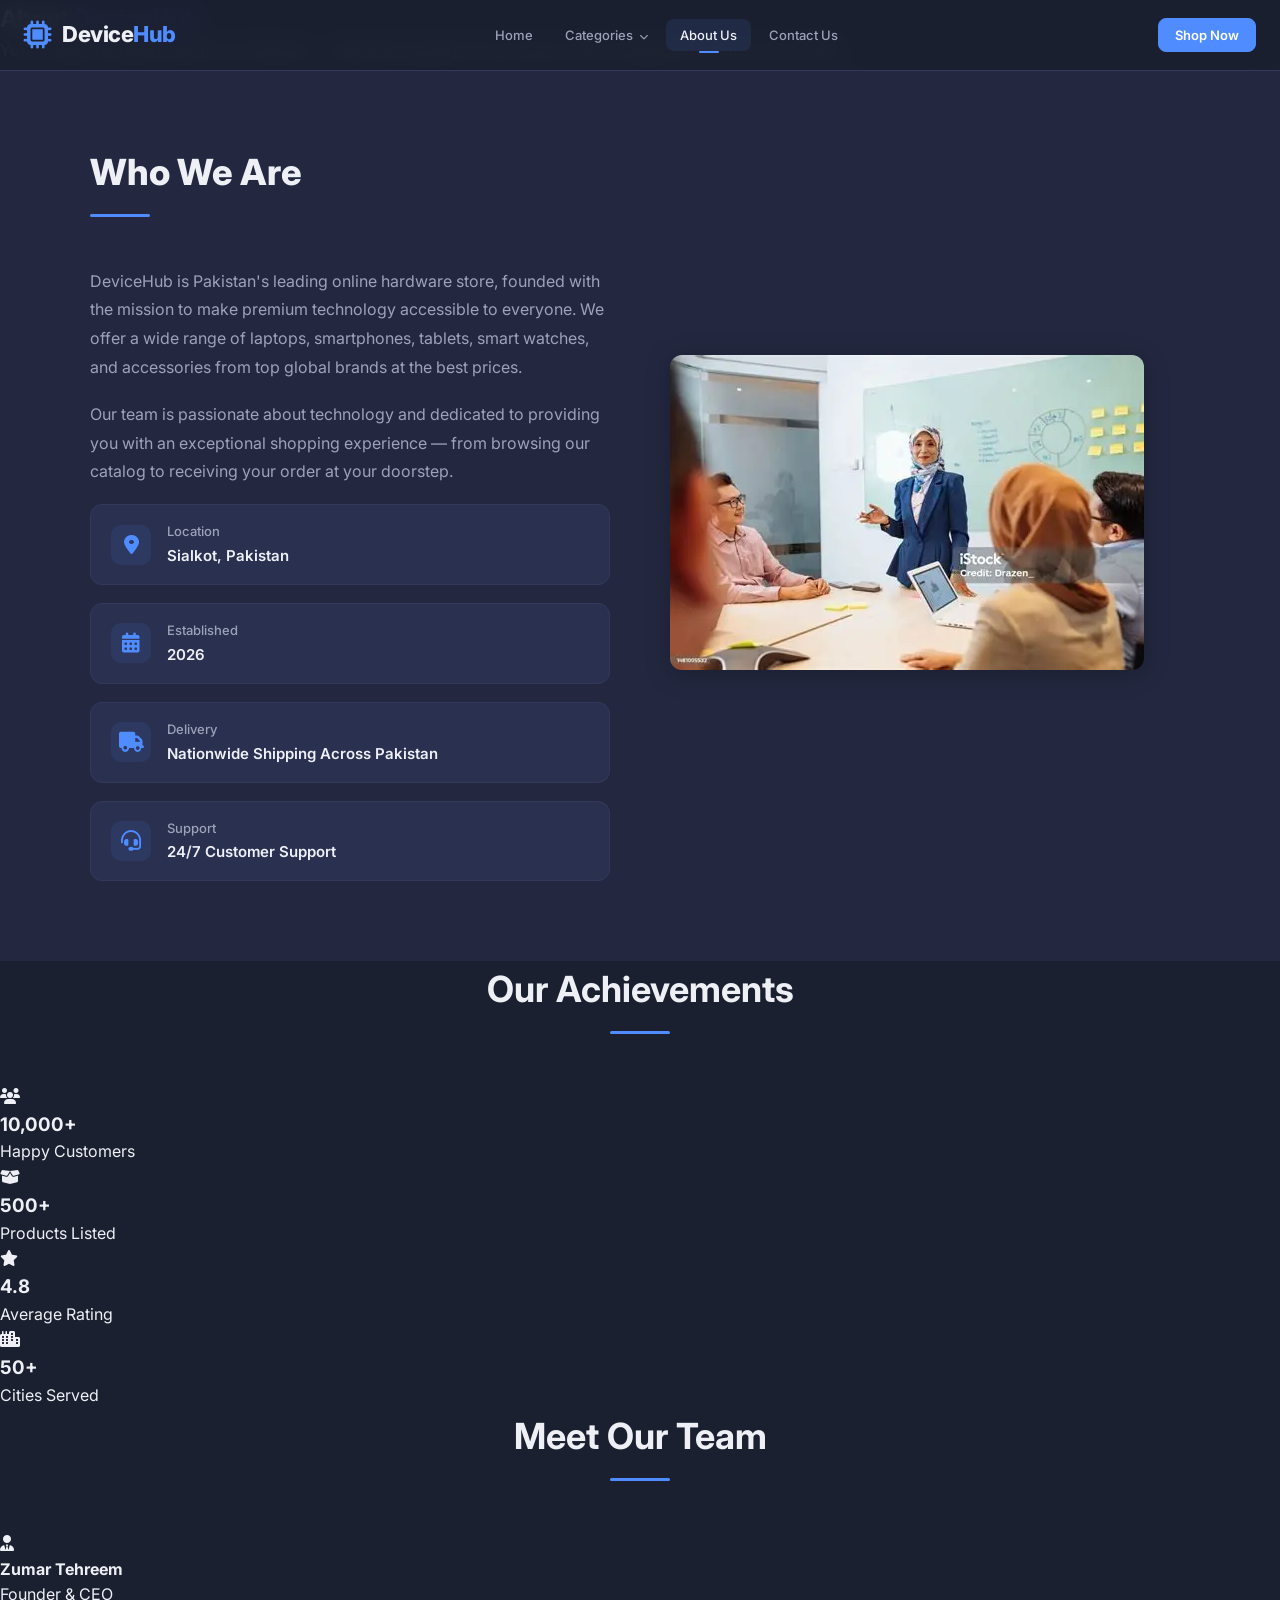
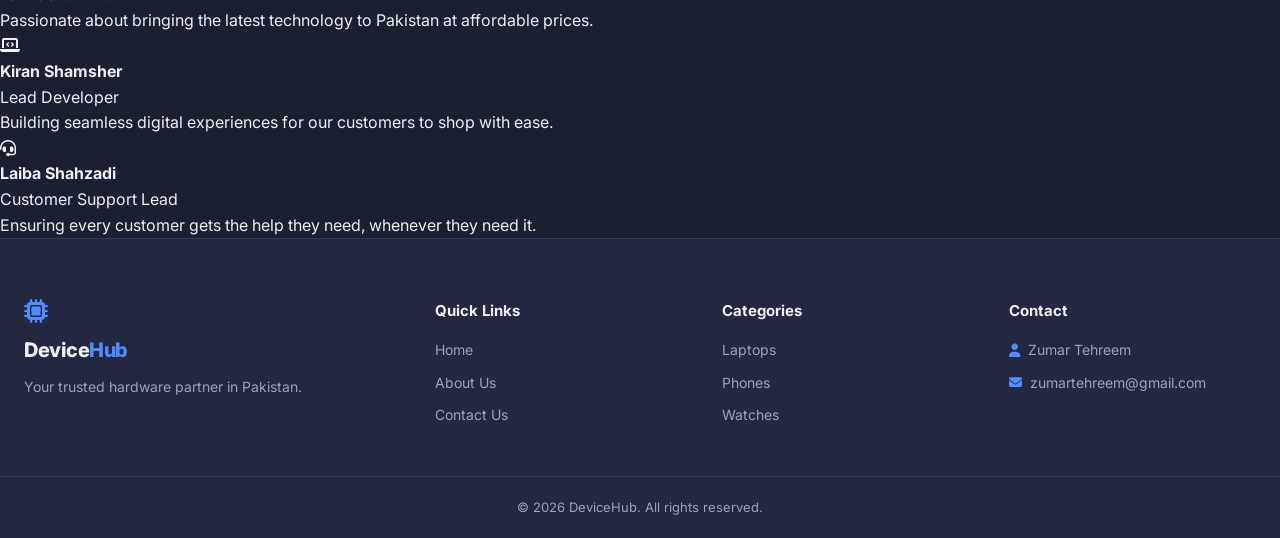
==== about.html @ cca1f90b "add" ====
<!DOCTYPE html>
<html lang="en">
<head>
    <meta charset="UTF-8">
    <meta name="viewport" content="width=device-width, initial-scale=1.0">
    <meta name="description" content="Learn about DeviceHub - Pakistan's trusted online hardware store offering laptops, phones, tablets and smart watches.">
    <title>DeviceHub - About Us</title>
    <link rel="stylesheet" href="style.css">
    <link href="https://fonts.googleapis.com/css2?family=Inter:wght@400;500;600;700;800&display=swap" rel="stylesheet">
    <link rel="stylesheet" href="https://cdnjs.cloudflare.com/ajax/libs/font-awesome/6.5.1/css/all.min.css">
</head>
<body>

    <!-- ===== HEADER / NAVBAR ===== -->
    <header id="mainHeader">
        <nav class="navbar">
            <div class="nav-brand">
                <i class="fas fa-microchip logo-icon"></i>
                <span class="brand-name">Device<span class="accent">Hub</span></span>
            </div>

            <button class="nav-toggle" id="navToggle" aria-label="Toggle navigation">
                <span class="hamburger"></span>
            </button>

            <ul class="nav-links" id="navLinks">
                <li><a href="index.html" class="nav-link">Home</a></li>

                <!-- Categories Mega Dropdown with Nested Lists -->
                <li class="dropdown" id="categoryDropdown">
                    <a href="#" class="nav-link dropdown-toggle" id="categoryToggle">Categories <i class="fas fa-chevron-down"></i></a>
                    <ul class="dropdown-menu nested-menu">
                        <li class="sub-dropdown">
                            <a href="index.html#laptops" class="sub-dropdown-toggle"><i class="fas fa-laptop"></i> Laptop <i class="fas fa-chevron-right arrow-right"></i></a>
                            <ul class="sub-dropdown-menu">
                                <li><a href="index.html#laptops">Laptops</a></li>
                                <li><a href="index.html#laptop-bags">Laptop Bags</a></li>
                                <li><a href="index.html#laptop-chargers">Laptop Chargers</a></li>
                            </ul>
                        </li>
                        <li class="sub-dropdown">
                            <a href="index.html#phones" class="sub-dropdown-toggle"><i class="fas fa-mobile-alt"></i> Mobile Phone <i class="fas fa-chevron-right arrow-right"></i></a>
                            <ul class="sub-dropdown-menu">
                                <li><a href="index.html#phones">Mobile Phones</a></li>
                                <li><a href="index.html#phone-covers">Phone Covers</a></li>
                                <li><a href="index.html#phone-chargers">Phone Chargers</a></li>
                            </ul>
                        </li>
                        <li class="sub-dropdown">
                            <a href="index.html#tablets" class="sub-dropdown-toggle"><i class="fas fa-tablet-alt"></i> Tablet <i class="fas fa-chevron-right arrow-right"></i></a>
                            <ul class="sub-dropdown-menu">
                                <li><a href="index.html#tablets">Tablets</a></li>
                            </ul>
                        </li>
                        <li class="sub-dropdown">
                            <a href="index.html#smartwatches" class="sub-dropdown-toggle"><i class="fas fa-clock"></i> Smart Watch <i class="fas fa-chevron-right arrow-right"></i></a>
                            <ul class="sub-dropdown-menu">
                                <li><a href="index.html#smartwatches">Smart Watches</a></li>
                            </ul>
                        </li>
                    </ul>
                </li>

                <li><a href="about.html" class="nav-link active">About Us</a></li>
                <li><a href="contact.html" class="nav-link">Contact Us</a></li>
            </ul>

            <div class="nav-actions">
                <button class="btn-nav btn-accent" onclick="window.location.href='index.html'">Shop Now</button>
            </div>
        </nav>
    </header>

    <!-- ===== ABOUT HERO ===== -->
    <main>
        <section class="about-hero">
            <h1>About <span class="accent">DeviceHub</span></h1>
            <p>Your trusted hardware partner in Pakistan — delivering quality tech products with exceptional service since 2020.</p>
        </section>

        <!-- ===== ABOUT SECTION ===== -->
        <section class="about-section">
            <div class="about-container">
                <div class="about-text">
                    <h2 class="section-title">Who We Are</h2>
                    <p>DeviceHub is Pakistan's leading online hardware store, founded with the mission to make premium technology accessible to everyone. We offer a wide range of laptops, smartphones, tablets, smart watches, and accessories from top global brands at the best prices.</p>
                    <p>Our team is passionate about technology and dedicated to providing you with an exceptional shopping experience — from browsing our catalog to receiving your order at your doorstep.</p>
                    <div class="about-details">
                        <div class="about-item">
                            <i class="fas fa-map-marker-alt"></i>
                            <div>
                                <h4>Location</h4>
                                <p>Sialkot, Pakistan</p>
                            </div>
                        </div>
                        <div class="about-item">
                            <i class="fas fa-calendar-alt"></i>
                            <div>
                                <h4>Established</h4>
                                <p>2026</p>
                            </div>
                        </div>
                        <div class="about-item">
                            <i class="fas fa-truck"></i>
                            <div>
                                <h4>Delivery</h4>
                                <p>Nationwide Shipping Across Pakistan</p>
                            </div>
                        </div>
                        <div class="about-item">
                            <i class="fas fa-headset"></i>
                            <div>
                                <h4>Support</h4>
                                <p>24/7 Customer Support</p>
                            </div>
                        </div>
                    </div>
                </div>
                <div class="about-image">
                    <img src="images/meeting.webp" alt="DeviceHub Team">
                </div>
            </div>
        </section>

        <!-- ===== STATS SECTION ===== -->
        <section class="stats-section">
            <h2 class="section-title"><strong>Our Achievements</strong></h2>
            <div class="stats-grid">
                <div class="stat-card">
                    <i class="fas fa-users"></i>
                    <h3>10,000+</h3>
                    <p>Happy Customers</p>
                </div>
                <div class="stat-card">
                    <i class="fas fa-box-open"></i>
                    <h3>500+</h3>
                    <p>Products Listed</p>
                </div>
                <div class="stat-card">
                    <i class="fas fa-star"></i>
                    <h3>4.8</h3>
                    <p>Average Rating</p>
                </div>
                <div class="stat-card">
                    <i class="fas fa-city"></i>
                    <h3>50+</h3>
                    <p>Cities Served</p>
                </div>
            </div>
        </section>

        <!-- ===== TEAM SECTION ===== -->
        <section class="team-section">
            <h2 class="section-title"><strong>Meet Our Team</strong></h2>
            <div class="team-grid">
                <div class="team-card">
                    <div class="team-avatar">
                        <i class="fas fa-user-tie"></i>
                    </div>
                    <h4>Zumar Tehreem</h4>
                    <p class="team-role">Founder & CEO</p>
                    <p class="team-bio">Passionate about bringing the latest technology to Pakistan at affordable prices.</p>
                </div>
                <div class="team-card">
                    <div class="team-avatar">
                        <i class="fas fa-laptop-code"></i>
                    </div>
                    <h4>Kiran Shamsher</h4>
                    <p class="team-role">Lead Developer</p>
                    <p class="team-bio">Building seamless digital experiences for our customers to shop with ease.</p>
                </div>
                <div class="team-card">
                    <div class="team-avatar">
                        <i class="fas fa-headset"></i>
                    </div>
                    <h4>Laiba Shahzadi</h4>
                    <p class="team-role">Customer Support Lead</p>
                    <p class="team-bio">Ensuring every customer gets the help they need, whenever they need it.</p>
                </div>
            </div>
        </section>
    </main>

    <!-- ===== FOOTER ===== -->
    <footer>
        <div class="footer-content">
            <div class="footer-brand">
                <i class="fas fa-microchip logo-icon"></i>
                <span class="brand-name">Device<span class="accent">Hub</span></span>
                <p>Your trusted hardware partner in Pakistan.</p>
            </div>
            <div class="footer-links">
                <h4>Quick Links</h4>
                <a href="index.html">Home</a>
                <a href="about.html">About Us</a>
                <a href="contact.html">Contact Us</a>
            </div>
            <div class="footer-links">
                <h4>Categories</h4>
                <a href="index.html#laptops">Laptops</a>
                <a href="index.html#phones">Phones</a>
                <a href="index.html#smartwatches">Watches</a>
            </div>
            <div class="footer-links">
                <h4>Contact</h4>
                <p><i class="fas fa-user"></i> Zumar Tehreem</p>
                <p><i class="fas fa-envelope"></i> zumartehreem@gmail.com</p>
            </div>
        </div>
        <div class="footer-bottom">
            <p>&copy; 2026 DeviceHub. All rights reserved.</p>
        </div>
    </footer>

    <!-- ===== BACK TO TOP ===== -->
    <button class="back-to-top" id="backToTop"><i class="fas fa-arrow-up"></i></button>

    <script src="script.js"></script>
</body>
</html>
---- style.css ----
/* ===== CSS RESET & VARIABLES ===== */
*,
*::before,
*::after {
    margin: 0;
    padding: 0;
    box-sizing: border-box;
}

:root {
    --bg-primary: #1b2030;
    --bg-secondary: #232840;
    --bg-card: #2a3050;
    --accent: #4f8cff;
    --accent-hover: #3a6fd8;
    --accent-glow: rgba(79, 140, 255, 0.25);
    --text-primary: #eef0f6;
    --text-secondary: #9ca3b8;
    --border-color: #33395a;
    --danger: #ff4d6a;
    --success: #2ecc71;
    --warning: #f39c12;
    --radius: 12px;
    --shadow: 0 4px 24px rgba(0, 0, 0, 0.25);
    --transition: 0.3s ease;
}

html {
    scroll-behavior: smooth;
}

body {
    font-family: 'Inter', sans-serif;
    background-color: var(--bg-primary);
    color: var(--text-primary);
    line-height: 1.6;
    overflow-x: hidden;
}

a {
    text-decoration: none;
    color: inherit;
}

img {
    max-width: 100%;
    display: block;
}

/* ===== SCROLL PROGRESS BAR ===== */
.scroll-progress {
    position: fixed;
    top: 0;
    left: 0;
    height: 3px;
    background: linear-gradient(90deg, var(--accent), #a78bfa);
    width: 0%;
    z-index: 9999;
    transition: width 0.1s linear;
}

/* ===== NAVBAR ===== */
#mainHeader {
    position: fixed;
    top: 0;
    left: 0;
    width: 100%;
    z-index: 1000;
    background: rgba(27, 32, 48, 0.92);
    backdrop-filter: blur(12px);
    border-bottom: 1px solid var(--border-color);
    transition: var(--transition);
}

.navbar {
    max-width: 1300px;
    margin: 0 auto;
    padding: 0 24px;
    height: 70px;
    display: flex;
    align-items: center;
    justify-content: space-between;
}

.nav-brand {
    display: flex;
    align-items: center;
    gap: 10px;
    flex-shrink: 0;
}

.logo-icon {
    font-size: 28px;
    color: var(--accent);
}

.brand-name {
    font-size: 22px;
    font-weight: 800;
    letter-spacing: -0.5px;
}

.accent {
    color: var(--accent);
}

/* Hamburger Toggle */
.nav-toggle {
    display: none;
    background: none;
    border: none;
    cursor: pointer;
    padding: 8px;
    z-index: 1001;
}

.hamburger {
    display: block;
    width: 26px;
    height: 2px;
    background: var(--text-primary);
    position: relative;
    transition: var(--transition);
}

.hamburger::before,
.hamburger::after {
    content: '';
    position: absolute;
    width: 26px;
    height: 2px;
    background: var(--text-primary);
    transition: var(--transition);
}

.hamburger::before {
    top: -8px;
}

.hamburger::after {
    top: 8px;
}

.nav-toggle.active .hamburger {
    background: transparent;
}

.nav-toggle.active .hamburger::before {
    top: 0;
    transform: rotate(45deg);
}

.nav-toggle.active .hamburger::after {
    top: 0;
    transform: rotate(-45deg);
}

/* Nav Links */
.nav-links {
    display: flex;
    align-items: center;
    list-style: none;
    gap: 4px;
}

.nav-link {
    padding: 8px 14px;
    border-radius: 8px;
    font-size: 13px;
    font-weight: 500;
    color: var(--text-secondary);
    transition: var(--transition);
    position: relative;
    white-space: nowrap;
}

.nav-link:hover,
.nav-link.active {
    color: var(--text-primary);
    background: rgba(79, 140, 255, 0.1);
}

.nav-link.active::after {
    content: '';
    position: absolute;
    bottom: -2px;
    left: 50%;
    transform: translateX(-50%);
    width: 20px;
    height: 2px;
    background: var(--accent);
    border-radius: 2px;
}

/* Dropdown */
.dropdown {
    position: relative;
}

.dropdown-toggle i {
    font-size: 9px;
    margin-left: 3px;
    transition: var(--transition);
}

.dropdown.open .dropdown-toggle i {
    transform: rotate(180deg);
}

.dropdown-menu {
    position: absolute;
    top: 100%;
    left: 0;
    background: var(--bg-secondary);
    border: 1px solid var(--border-color);
    border-radius: var(--radius);
    padding: 8px 0;
    min-width: 190px;
    list-style: none;
    box-shadow: var(--shadow);
    opacity: 0;
    visibility: hidden;
    transform: translateY(10px);
    transition: var(--transition);
    z-index: 100;
}

.dropdown.open .dropdown-menu {
    opacity: 1;
    visibility: visible;
    transform: translateY(4px);
}

.dropdown-menu li a {
    display: block;
    padding: 10px 20px;
    font-size: 13px;
    color: var(--text-secondary);
    transition: var(--transition);
}

.dropdown-menu li a:hover {
    background: rgba(79, 140, 255, 0.1);
    color: var(--accent);
    padding-left: 24px;
}

/* Search Bar */
.search-bar {
    display: flex;
    align-items: center;
    background: var(--bg-card);
    border: 1px solid var(--border-color);
    border-radius: 50px;
    overflow: hidden;
    transition: var(--transition);
}

.search-bar:focus-within {
    border-color: var(--accent);
    box-shadow: 0 0 0 3px var(--accent-glow);
}

.search-bar input {
    background: none;
    border: none;
    outline: none;
    color: var(--text-primary);
    padding: 8px 14px;
    font-size: 13px;
    width: 160px;
    font-family: 'Inter', sans-serif;
}

.search-bar input::placeholder {
    color: var(--text-secondary);
}

.search-bar button {
    background: none;
    border: none;
    color: var(--text-secondary);
    padding: 8px 12px;
    cursor: pointer;
    transition: var(--transition);
}

.search-bar button:hover {
    color: var(--accent);
}

/* Nav Actions */
.nav-actions {
    display: flex;
    align-items: center;
    gap: 10px;
    flex-shrink: 0;
}

.cart-btn {
    background: none;
    border: none;
    color: var(--text-secondary);
    font-size: 20px;
    cursor: pointer;
    position: relative;
    padding: 8px;
    transition: var(--transition);
}

.cart-btn:hover {
    color: var(--accent);
    transform: scale(1.1);
}

.cart-count {
    position: absolute;
    top: 0;
    right: 0;
    background: var(--accent);
    color: #fff;
    font-size: 10px;
    font-weight: 700;
    width: 18px;
    height: 18px;
    border-radius: 50%;
    display: flex;
    align-items: center;
    justify-content: center;
}

.btn-nav {
    background: none;
    border: 1px solid var(--border-color);
    color: var(--text-secondary);
    padding: 8px 16px;
    border-radius: 8px;
    font-size: 13px;
    font-weight: 600;
    cursor: pointer;
    transition: var(--transition);
    font-family: 'Inter', sans-serif;
}

.btn-nav:hover {
    border-color: var(--accent);
    color: var(--accent);
}

.btn-nav.btn-accent {
    background: var(--accent);
    border-color: var(--accent);
    color: #fff;
}

.btn-nav.btn-accent:hover {
    background: var(--accent-hover);
    transform: translateY(-1px);
}

/* ===== HERO ===== */
.hero {
    min-height: 100vh;
    display: flex;
    align-items: center;
    justify-content: space-between;
    max-width: 1300px;
    margin: 0 auto;
    padding: 100px 24px 60px;
    gap: 60px;
}

.hero-content {
    flex: 1;
}

.hero-content h1 {
    font-size: 52px;
    font-weight: 800;
    line-height: 1.15;
    margin-bottom: 20px;
    letter-spacing: -1px;
}

.hero-content p {
    font-size: 18px;
    color: var(--text-secondary);
    max-width: 480px;
    margin-bottom: 32px;
    line-height: 1.7;
}

.btn-hero {
    display: inline-flex;
    align-items: center;
    gap: 10px;
    background: var(--accent);
    color: #fff;
    padding: 14px 32px;
    border-radius: 50px;
    font-size: 15px;
    font-weight: 600;
    transition: var(--transition);
    box-shadow: 0 4px 20px var(--accent-glow);
}

.btn-hero:hover {
    background: var(--accent-hover);
    transform: translateY(-2px);
    box-shadow: 0 8px 30px var(--accent-glow);
}

.btn-hero i {
    transition: var(--transition);
}

.btn-hero:hover i {
    transform: translateX(4px);
}

.hero-image {
    flex: 1;
    display: flex;
    justify-content: center;
}

.hero-image img {
    max-width: 500px;
    border-radius: 20px;
    box-shadow: 0 20px 60px rgba(0, 0, 0, 0.35);
    animation: floatImage 4s ease-in-out infinite;
}

@keyframes floatImage {
    0%, 100% { transform: translateY(0); }
    50% { transform: translateY(-15px); }
}

/* ===== PAGE HERO (About / Contact) ===== */
.page-hero {
    padding: 140px 24px 60px;
    text-align: center;
    background: linear-gradient(135deg, var(--bg-secondary) 0%, var(--bg-primary) 100%);
    border-bottom: 1px solid var(--border-color);
}

.page-hero-content h1 {
    font-size: 46px;
    font-weight: 800;
    margin-bottom: 14px;
    letter-spacing: -1px;
}

.page-hero-content p {
    font-size: 18px;
    color: var(--text-secondary);
    max-width: 500px;
    margin: 0 auto;
}

/* ===== PRODUCTS SECTION ===== */
.products-section {
    max-width: 1300px;
    margin: 0 auto;
    padding: 60px 24px 80px;
}

.section-title {
    font-size: 36px;
    font-weight: 800;
    text-align: center;
    margin-bottom: 50px;
    position: relative;
}

.section-title::after {
    content: '';
    display: block;
    width: 60px;
    height: 3px;
    background: var(--accent);
    margin: 12px auto 0;
    border-radius: 3px;
}

.category-block {
    margin-bottom: 60px;
}

.category-title {
    font-size: 22px;
    font-weight: 700;
    margin-bottom: 24px;
    color: var(--text-primary);
    display: flex;
    align-items: center;
    gap: 10px;
    padding-bottom: 12px;
    border-bottom: 1px solid var(--border-color);
}

.category-title i {
    color: var(--accent);
    font-size: 20px;
}

/* Product Grid */
.product-grid {
    display: grid;
    grid-template-columns: repeat(4, 1fr);
    gap: 24px;
}

/* Product Card */
.product-card {
    background: var(--bg-card);
    border: 1px solid var(--border-color);
    border-radius: var(--radius);
    overflow: hidden;
    transition: var(--transition);
    position: relative;
}

.product-card:hover {
    transform: translateY(-6px);
    border-color: var(--accent);
    box-shadow: 0 12px 40px rgba(79, 140, 255, 0.15);
}

.card-image {
    position: relative;
    height: 220px;
    overflow: hidden;
    background: var(--bg-secondary);
}

.card-image img {
    width: 100%;
    height: 100%;
    object-fit: cover;
    transition: transform 0.5s ease;
}

.product-card:hover .card-image img {
    transform: scale(1.08);
}

.card-badge {
    position: absolute;
    top: 12px;
    left: 12px;
    background: var(--accent);
    color: #fff;
    padding: 4px 12px;
    border-radius: 50px;
    font-size: 11px;
    font-weight: 700;
    text-transform: uppercase;
    letter-spacing: 0.5px;
}

.card-badge.hot {
    background: var(--danger);
}

.card-body {
    padding: 18px;
}

.card-body h4 {
    font-size: 16px;
    font-weight: 600;
    margin-bottom: 8px;
    color: var(--text-primary);
}

.card-price {
    font-size: 18px;
    font-weight: 800;
    color: var(--accent);
    margin-bottom: 14px;
}

.btn-cart {
    width: 100%;
    background: transparent;
    border: 1px solid var(--accent);
    color: var(--accent);
    padding: 10px 16px;
    border-radius: 8px;
    font-size: 13px;
    font-weight: 600;
    cursor: pointer;
    transition: var(--transition);
    display: flex;
    align-items: center;
    justify-content: center;
    gap: 8px;
    font-family: 'Inter', sans-serif;
}

.btn-cart:hover {
    background: var(--accent);
    color: #fff;
    transform: scale(1.02);
}

.btn-cart i {
    font-size: 15px;
}

/* ===== ABOUT SECTION ===== */
.about-section {
    background: var(--bg-secondary);
    padding: 80px 24px;
}

.about-container {
    max-width: 1100px;
    margin: 0 auto;
    display: flex;
    align-items: center;
    gap: 60px;
}

.about-text {
    flex: 1;
}

.about-text .section-title {
    text-align: left;
}

.about-text .section-title::after {
    margin: 12px 0 0;
}

.about-text > p {
    color: var(--text-secondary);
    font-size: 16px;
    line-height: 1.8;
    margin-bottom: 18px;
}

.about-details {
    display: flex;
    flex-direction: column;
    gap: 18px;
}

.about-item {
    display: flex;
    align-items: center;
    gap: 16px;
    background: var(--bg-card);
    padding: 16px 20px;
    border-radius: var(--radius);
    border: 1px solid var(--border-color);
    transition: var(--transition);
}

.about-item:hover {
    border-color: var(--accent);
    transform: translateX(6px);
}

.about-item i {
    font-size: 20px;
    color: var(--accent);
    width: 40px;
    height: 40px;
    display: flex;
    align-items: center;
    justify-content: center;
    background: rgba(79, 140, 255, 0.1);
    border-radius: 10px;
    flex-shrink: 0;
}

.about-item h4 {
    font-size: 13px;
    color: var(--text-secondary);
    font-weight: 500;
    margin-bottom: 2px;
}

.about-item p {
    font-size: 15px;
    font-weight: 600;
    color: var(--text-primary);
}

.about-image {
    flex: 1;
}

.about-image img {
    border-radius: var(--radius);
    box-shadow: var(--shadow);
}

/* ===== OWNER SECTION (About Page) ===== */
.owner-section {
    padding: 80px 24px;
}

.owner-container {
    max-width: 800px;
    margin: 0 auto;
}

.owner-card {
    background: var(--bg-card);
    border: 1px solid var(--border-color);
    border-radius: 16px;
    padding: 40px;
    display: flex;
    align-items: flex-start;
    gap: 32px;
    transition: var(--transition);
}

.owner-card:hover {
    border-color: var(--accent);
    box-shadow: 0 8px 30px rgba(79, 140, 255, 0.1);
}

.owner-avatar {
    flex-shrink: 0;
}

.owner-avatar i {
    font-size: 80px;
    color: var(--accent);
}

.owner-info h3 {
    font-size: 24px;
    font-weight: 800;
    margin-bottom: 4px;
}

.owner-role {
    color: var(--accent);
    font-size: 14px;
    font-weight: 600;
    margin-bottom: 24px;
}

.owner-details {
    display: flex;
    flex-direction: column;
    gap: 14px;
}

/* ===== FEATURES SECTION (About Page) ===== */
.features-section {
    background: var(--bg-secondary);
    padding: 80px 24px;
}

.features-container {
    max-width: 1100px;
    margin: 0 auto;
}

.features-grid {
    display: grid;
    grid-template-columns: repeat(4, 1fr);
    gap: 24px;
}

.feature-card {
    background: var(--bg-card);
    border: 1px solid var(--border-color);
    border-radius: var(--radius);
    padding: 32px 24px;
    text-align: center;
    transition: var(--transition);
}

.feature-card:hover {
    transform: translateY(-6px);
    border-color: var(--accent);
    box-shadow: 0 8px 30px rgba(79, 140, 255, 0.12);
}

.feature-icon {
    width: 60px;
    height: 60px;
    margin: 0 auto 18px;
    background: rgba(79, 140, 255, 0.12);
    border-radius: 50%;
    display: flex;
    align-items: center;
    justify-content: center;
}

.feature-icon i {
    font-size: 24px;
    color: var(--accent);
}

.feature-card h4 {
    font-size: 16px;
    font-weight: 700;
    margin-bottom: 10px;
}

.feature-card p {
    font-size: 13px;
    color: var(--text-secondary);
    line-height: 1.6;
}

/* ===== CONTACT SECTION ===== */
.contact-section {
    padding: 80px 24px;
}

.contact-container {
    max-width: 1100px;
    margin: 0 auto;
    display: grid;
    grid-template-columns: 1fr 1fr;
    gap: 60px;
}

.contact-info .section-title {
    text-align: left;
}

.contact-info .section-title::after {
    margin: 12px 0 0;
}

.contact-desc {
    color: var(--text-secondary);
    font-size: 15px;
    line-height: 1.7;
    margin-bottom: 30px;
}

.contact-cards {
    display: flex;
    flex-direction: column;
    gap: 18px;
}

.contact-card {
    background: var(--bg-card);
    border: 1px solid var(--border-color);
    border-radius: var(--radius);
    padding: 24px;
    display: flex;
    align-items: flex-start;
    gap: 18px;
    transition: var(--transition);
}

.contact-card:hover {
    border-color: var(--accent);
    transform: translateX(6px);
}

.contact-card-icon {
    width: 48px;
    height: 48px;
    background: rgba(79, 140, 255, 0.12);
    border-radius: 12px;
    display: flex;
    align-items: center;
    justify-content: center;
    flex-shrink: 0;
}

.contact-card-icon i {
    font-size: 20px;
    color: var(--accent);
}

.contact-card h4 {
    font-size: 15px;
    font-weight: 700;
    margin-bottom: 4px;
}

.contact-card p {
    font-size: 13px;
    color: var(--text-secondary);
    line-height: 1.5;
}

/* Contact Form */
.contact-form-wrapper .section-title {
    text-align: left;
}

.contact-form-wrapper .section-title::after {
    margin: 12px 0 0;
}

.contact-form textarea {
    width: 100%;
    padding: 12px 16px;
    background: var(--bg-card);
    border: 1px solid var(--border-color);
    border-radius: 8px;
    color: var(--text-primary);
    font-size: 14px;
    font-family: 'Inter', sans-serif;
    transition: var(--transition);
    outline: none;
    resize: vertical;
}

.contact-form textarea:focus {
    border-color: var(--accent);
    box-shadow: 0 0 0 3px var(--accent-glow);
}

/* ===== MODAL (Sign Up / Sign In) ===== */
.modal-overlay {
    position: fixed;
    top: 0;
    left: 0;
    width: 100%;
    height: 100%;
    background: rgba(0, 0, 0, 0.6);
    backdrop-filter: blur(6px);
    display: flex;
    align-items: center;
    justify-content: center;
    z-index: 2000;
    opacity: 0;
    visibility: hidden;
    transition: var(--transition);
}

.modal-overlay.active {
    opacity: 1;
    visibility: visible;
}

.modal-box {
    background: var(--bg-secondary);
    border: 1px solid var(--border-color);
    border-radius: 16px;
    padding: 40px;
    width: 90%;
    max-width: 440px;
    max-height: 90vh;
    overflow-y: auto;
    position: relative;
    transform: scale(0.9) translateY(20px);
    transition: var(--transition);
    box-shadow: 0 20px 60px rgba(0, 0, 0, 0.4);
}

.modal-overlay.active .modal-box {
    transform: scale(1) translateY(0);
}

.modal-close {
    position: absolute;
    top: 16px;
    right: 16px;
    background: none;
    border: none;
    color: var(--text-secondary);
    font-size: 18px;
    cursor: pointer;
    transition: var(--transition);
    padding: 6px;
}

.modal-close:hover {
    color: var(--danger);
    transform: rotate(90deg);
}

.modal-box h2 {
    font-size: 26px;
    font-weight: 800;
    margin-bottom: 4px;
}

.modal-subtitle {
    color: var(--text-secondary);
    font-size: 14px;
    margin-bottom: 28px;
}

.form-group {
    margin-bottom: 18px;
}

.form-group label {
    display: block;
    font-size: 13px;
    font-weight: 600;
    color: var(--text-secondary);
    margin-bottom: 6px;
}

.form-group input[type="text"],
.form-group input[type="email"],
.form-group input[type="password"] {
    width: 100%;
    padding: 12px 16px;
    background: var(--bg-card);
    border: 1px solid var(--border-color);
    border-radius: 8px;
    color: var(--text-primary);
    font-size: 14px;
    font-family: 'Inter', sans-serif;
    transition: var(--transition);
    outline: none;
}

.form-group input:focus {
    border-color: var(--accent);
    box-shadow: 0 0 0 3px var(--accent-glow);
}

.form-group input.input-error {
    border-color: var(--danger);
    box-shadow: 0 0 0 3px rgba(255, 77, 106, 0.2);
}

.form-group input.input-success {
    border-color: var(--success);
    box-shadow: 0 0 0 3px rgba(46, 204, 113, 0.2);
}

.error-msg {
    display: block;
    color: var(--danger);
    font-size: 12px;
    margin-top: 4px;
    min-height: 16px;
}

.gender-group {
    display: flex;
    gap: 20px;
    margin-top: 6px;
}

.radio-label {
    display: flex;
    align-items: center;
    gap: 6px;
    font-size: 14px;
    color: var(--text-secondary);
    cursor: pointer;
}

.radio-label input[type="radio"] {
    accent-color: var(--accent);
}

/* Password Strength Bar */
.progress-bar-container {
    width: 100%;
    height: 4px;
    background: var(--border-color);
    border-radius: 4px;
    margin-top: 8px;
    overflow: hidden;
    opacity: 0;
    transition: var(--transition);
}

.progress-bar-container.show {
    opacity: 1;
}

.progress-bar {
    height: 100%;
    width: 0%;
    border-radius: 4px;
    transition: width 0.4s ease, background 0.4s ease;
}

.strength-text {
    font-size: 11px;
    margin-top: 4px;
    color: var(--text-secondary);
    display: block;
    min-height: 14px;
}

.btn-submit {
    width: 100%;
    padding: 14px;
    background: var(--accent);
    color: #fff;
    border: none;
    border-radius: 8px;
    font-size: 15px;
    font-weight: 700;
    cursor: pointer;
    transition: var(--transition);
    font-family: 'Inter', sans-serif;
    margin-top: 8px;
    display: flex;
    align-items: center;
    justify-content: center;
    gap: 8px;
}

.btn-submit:hover {
    background: var(--accent-hover);
    transform: translateY(-1px);
    box-shadow: 0 4px 20px var(--accent-glow);
}

.form-switch {
    text-align: center;
    margin-top: 18px;
    font-size: 13px;
    color: var(--text-secondary);
}

.form-switch a {
    color: var(--accent);
    font-weight: 600;
}

.form-switch a:hover {
    text-decoration: underline;
}

/* ===== CART SIDEBAR ===== */
.cart-sidebar {
    position: fixed;
    top: 0;
    right: -400px;
    width: 380px;
    height: 100%;
    background: var(--bg-secondary);
    border-left: 1px solid var(--border-color);
    z-index: 3000;
    display: flex;
    flex-direction: column;
    transition: right 0.4s ease;
    box-shadow: -8px 0 30px rgba(0, 0, 0, 0.25);
}

.cart-sidebar.open {
    right: 0;
}

.cart-header {
    display: flex;
    align-items: center;
    justify-content: space-between;
    padding: 24px;
    border-bottom: 1px solid var(--border-color);
}

.cart-header h3 {
    font-size: 18px;
    font-weight: 700;
    display: flex;
    align-items: center;
    gap: 10px;
}

.cart-header h3 i {
    color: var(--accent);
}

.cart-close {
    background: none;
    border: none;
    color: var(--text-secondary);
    font-size: 18px;
    cursor: pointer;
    transition: var(--transition);
}

.cart-close:hover {
    color: var(--danger);
}

.cart-items {
    flex: 1;
    overflow-y: auto;
    padding: 20px;
}

.cart-empty {
    text-align: center;
    color: var(--text-secondary);
    margin-top: 40px;
    font-size: 14px;
}

.cart-item {
    display: flex;
    align-items: center;
    justify-content: space-between;
    padding: 14px;
    background: var(--bg-card);
    border-radius: 10px;
    margin-bottom: 12px;
    border: 1px solid var(--border-color);
    animation: slideIn 0.3s ease;
}

@keyframes slideIn {
    from { opacity: 0; transform: translateX(20px); }
    to { opacity: 1; transform: translateX(0); }
}

.cart-item-info h4 {
    font-size: 14px;
    font-weight: 600;
    margin-bottom: 4px;
}

.cart-item-info span {
    font-size: 15px;
    font-weight: 700;
    color: var(--accent);
}

.cart-item-remove {
    background: none;
    border: none;
    color: var(--text-secondary);
    font-size: 16px;
    cursor: pointer;
    transition: var(--transition);
    padding: 6px;
}

.cart-item-remove:hover {
    color: var(--danger);
    transform: scale(1.2);
}

.cart-footer {
    padding: 20px 24px;
    border-top: 1px solid var(--border-color);
}

.cart-total {
    display: flex;
    justify-content: space-between;
    font-size: 18px;
    font-weight: 700;
    margin-bottom: 16px;
}

.cart-total span:last-child {
    color: var(--accent);
}

.btn-checkout {
    width: 100%;
    padding: 14px;
    background: var(--accent);
    color: #fff;
    border: none;
    border-radius: 8px;
    font-size: 15px;
    font-weight: 700;
    cursor: pointer;
    transition: var(--transition);
    font-family: 'Inter', sans-serif;
}

.btn-checkout:hover {
    background: var(--accent-hover);
    transform: translateY(-1px);
}

.cart-overlay {
    position: fixed;
    top: 0;
    left: 0;
    width: 100%;
    height: 100%;
    background: rgba(0, 0, 0, 0.45);
    z-index: 2999;
    opacity: 0;
    visibility: hidden;
    transition: var(--transition);
}

.cart-overlay.open {
    opacity: 1;
    visibility: visible;
}

/* ===== FOOTER ===== */
footer {
    background: var(--bg-secondary);
    border-top: 1px solid var(--border-color);
    padding-top: 60px;
}

.footer-content {
    max-width: 1300px;
    margin: 0 auto;
    padding: 0 24px;
    display: grid;
    grid-template-columns: 1.5fr 1fr 1fr 1fr;
    gap: 40px;
    padding-bottom: 40px;
}

.footer-brand .brand-name {
    font-size: 20px;
    display: block;
    margin-top: 6px;
}

.footer-brand .logo-icon {
    font-size: 24px;
}

.footer-brand p {
    color: var(--text-secondary);
    font-size: 14px;
    margin-top: 10px;
}

.footer-links h4 {
    font-size: 15px;
    font-weight: 700;
    margin-bottom: 16px;
    color: var(--text-primary);
}

.footer-links a,
.footer-links p {
    display: flex;
    align-items: center;
    gap: 8px;
    color: var(--text-secondary);
    font-size: 14px;
    margin-bottom: 10px;
    transition: var(--transition);
}

.footer-links a:hover {
    color: var(--accent);
    transform: translateX(4px);
}

.footer-links i {
    color: var(--accent);
    font-size: 13px;
}

.footer-bottom {
    border-top: 1px solid var(--border-color);
    text-align: center;
    padding: 20px;
    color: var(--text-secondary);
    font-size: 13px;
}

/* ===== BACK TO TOP ===== */
.back-to-top {
    position: fixed;
    bottom: 30px;
    right: 30px;
    width: 46px;
    height: 46px;
    background: var(--accent);
    color: #fff;
    border: none;
    border-radius: 50%;
    font-size: 18px;
    cursor: pointer;
    opacity: 0;
    visibility: hidden;
    transform: translateY(10px);
    transition: var(--transition);
    z-index: 999;
    box-shadow: 0 4px 16px var(--accent-glow);
}

.back-to-top.show {
    opacity: 1;
    visibility: visible;
    transform: translateY(0);
}

.back-to-top:hover {
    background: var(--accent-hover);
    transform: translateY(-3px);
}

/* ===== TOAST NOTIFICATION ===== */
.toast {
    position: fixed;
    bottom: 30px;
    left: 50%;
    transform: translateX(-50%) translateY(100px);
    background: var(--bg-card);
    border: 1px solid var(--accent);
    color: var(--text-primary);
    padding: 14px 28px;
    border-radius: 12px;
    font-size: 14px;
    font-weight: 600;
    z-index: 5000;
    opacity: 0;
    transition: all 0.4s ease;
    display: flex;
    align-items: center;
    gap: 10px;
    box-shadow: 0 8px 30px rgba(0, 0, 0, 0.35);
}

.toast.show {
    opacity: 1;
    transform: translateX(-50%) translateY(0);
}

.toast i {
    color: var(--success);
    font-size: 18px;
}

/* ===== RESPONSIVE ===== */
@media (max-width: 1024px) {
    .product-grid {
        grid-template-columns: repeat(3, 1fr);
    }

    .hero-content h1 {
        font-size: 40px;
    }

    .footer-content {
        grid-template-columns: repeat(2, 1fr);
    }

    .features-grid {
        grid-template-columns: repeat(2, 1fr);
    }
}

@media (max-width: 768px) {
    .nav-toggle {
        display: block;
    }

    .nav-links {
        position: fixed;
        top: 70px;
        left: 0;
        width: 100%;
        background: var(--bg-primary);
        border-bottom: 1px solid var(--border-color);
        flex-direction: column;
        padding: 20px;
        gap: 4px;
        transform: translateY(-120%);
        transition: transform 0.4s ease;
        z-index: 999;
        max-height: calc(100vh - 70px);
        overflow-y: auto;
    }

    .nav-links.active {
        transform: translateY(0);
    }

    .nav-link {
        width: 100%;
        padding: 12px 16px;
    }

    .search-bar {
        width: 100%;
    }

    .search-bar input {
        width: 100%;
    }

    .dropdown-menu {
        position: static;
        box-shadow: none;
        border: none;
        background: rgba(79, 140, 255, 0.05);
        border-radius: 8px;
        margin-top: 4px;
    }

    .product-grid {
        grid-template-columns: repeat(2, 1fr);
    }

    .hero {
        flex-direction: column;
        text-align: center;
        padding-top: 120px;
    }

    .hero-content h1 {
        font-size: 34px;
    }

    .hero-content p {
        margin: 0 auto 32px;
    }

    .hero-image img {
        max-width: 360px;
    }

    .about-container {
        flex-direction: column;
        text-align: center;
    }

    .about-text .section-title {
        text-align: center;
    }

    .about-text .section-title::after {
        margin: 12px auto 0;
    }

    .owner-card {
        flex-direction: column;
        align-items: center;
        text-align: center;
    }

    .contact-container {
        grid-template-columns: 1fr;
    }

    .contact-info .section-title,
    .contact-form-wrapper .section-title {
        text-align: center;
    }

    .contact-info .section-title::after,
    .contact-form-wrapper .section-title::after {
        margin: 12px auto 0;
    }

    .contact-desc {
        text-align: center;
    }

    .cart-sidebar {
        width: 100%;
        right: -100%;
    }

    .footer-content {
        grid-template-columns: 1fr;
        text-align: center;
    }

    .footer-links a,
    .footer-links p {
        justify-content: center;
    }

    .nav-actions .btn-nav {
        display: none;
    }

    .page-hero-content h1 {
        font-size: 34px;
    }

    .features-grid {
        grid-template-columns: 1fr;
    }
}

@media (max-width: 480px) {
    .product-grid {
        grid-template-columns: 1fr;
    }

    .hero-content h1 {
        font-size: 28px;
    }

    .navbar {
        padding: 0 16px;
    }

    .brand-name {
        font-size: 18px;
    }

    .modal-box {
        padding: 28px 24px;
    }

    .page-hero-content h1 {
        font-size: 28px;
    }
}

/* ===== SCROLLBAR ===== */
::-webkit-scrollbar {
    width: 8px;
}

::-webkit-scrollbar-track {
    background: var(--bg-primary);
}

::-webkit-scrollbar-thumb {
    background: var(--border-color);
    border-radius: 8px;
}

::-webkit-scrollbar-thumb:hover {
    background: var(--accent);
}
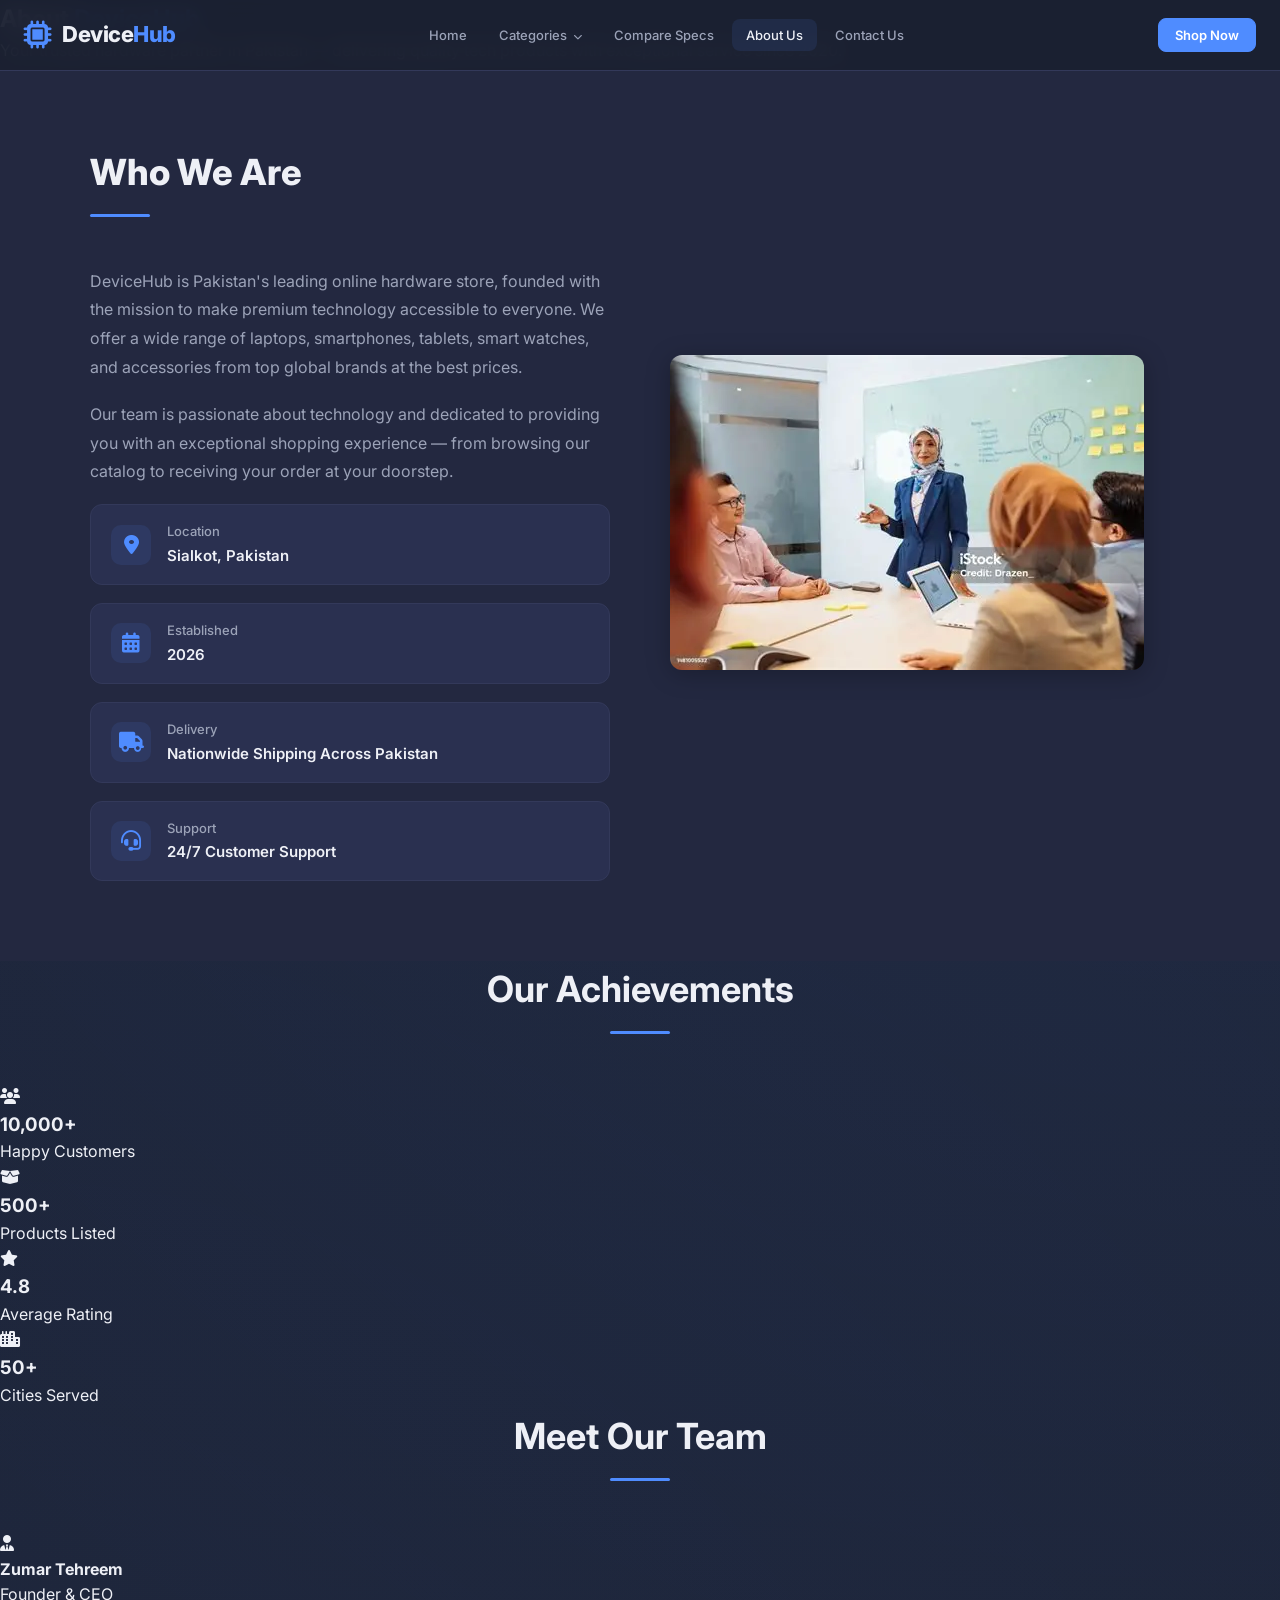
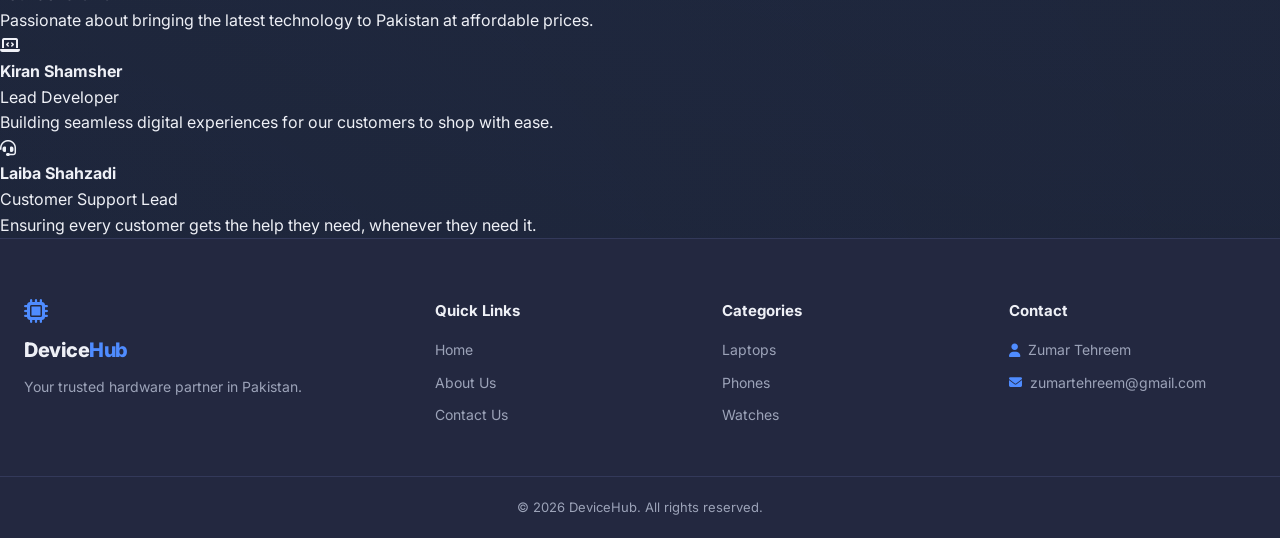
==== commit ae1c6c2d: "updated project" ====
--- a/about.html
+++ b/about.html
@@ -24,11 +24,11 @@
             </button>
 
             <ul class="nav-links" id="navLinks">
-                <li><a href="index.html" class="nav-link">Home</a></li>
+                <li><a href="index.html" class="nav-link" data-text="HOME">Home</a></li>
 
                 <!-- Categories Mega Dropdown with Nested Lists -->
                 <li class="dropdown" id="categoryDropdown">
-                    <a href="#" class="nav-link dropdown-toggle" id="categoryToggle">Categories <i class="fas fa-chevron-down"></i></a>
+                    <a href="#" class="nav-link dropdown-toggle" id="categoryToggle" data-text="CATEGORIES">Categories <i class="fas fa-chevron-down"></i></a>
                     <ul class="dropdown-menu nested-menu">
                         <li class="sub-dropdown">
                             <a href="index.html#laptops" class="sub-dropdown-toggle"><i class="fas fa-laptop"></i> Laptop <i class="fas fa-chevron-right arrow-right"></i></a>
@@ -61,8 +61,9 @@
                     </ul>
                 </li>
 
-                <li><a href="about.html" class="nav-link active">About Us</a></li>
-                <li><a href="contact.html" class="nav-link">Contact Us</a></li>
+                <li><a href="specs.html" class="nav-link" data-text="SPECS">Compare Specs</a></li>
+                <li><a href="about.html" class="nav-link active" data-text="ABOUT">About Us</a></li>
+                <li><a href="contact.html" class="nav-link" data-text="CONTACT">Contact Us</a></li>
             </ul>
 
             <div class="nav-actions">
--- a/style.css
+++ b/style.css
@@ -22,7 +22,18 @@
     --warning: #f39c12;
     --radius: 12px;
     --shadow: 0 4px 24px rgba(0, 0, 0, 0.25);
-    --transition: 0.3s ease;
+    --transition: 0.4s cubic-bezier(0.175, 0.885, 0.32, 1.275);
+}
+
+/* Light Theme Variables */
+[data-theme="light"] {
+    --bg-primary: #f0f4f8;
+    --bg-secondary: #ffffff;
+    --bg-card: #ffffff;
+    --text-primary: #1a1b1e;
+    --text-secondary: #4a5568;
+    --border-color: rgba(66, 153, 225, 0.2);
+    --shadow: 0 10px 25px rgba(66, 153, 225, 0.1);
 }
 
 html {
@@ -31,10 +42,26 @@
 
 body {
     font-family: 'Inter', sans-serif;
-    background-color: var(--bg-primary);
+    background: radial-gradient(circle at top right, rgba(79, 140, 255, 0.1), transparent),
+                radial-gradient(circle at bottom left, rgba(79, 140, 255, 0.05), transparent),
+                var(--bg-primary);
     color: var(--text-primary);
     line-height: 1.6;
     overflow-x: hidden;
+    position: relative;
+    min-height: 100vh;
+}
+
+body::before {
+    content: '';
+    position: fixed;
+    top: 0;
+    left: 0;
+    width: 100%;
+    height: 100%;
+    background: radial-gradient(circle at 50% 50%, rgba(79, 140, 255, 0.05) 0%, transparent 80%);
+    pointer-events: none;
+    z-index: -1;
 }
 
 a {
@@ -172,6 +199,43 @@
     transition: var(--transition);
     position: relative;
     white-space: nowrap;
+}
+
+.nav-link::before {
+    content: attr(data-text);
+    position: absolute;
+    top: 50%;
+    left: 50%;
+    transform: translate(-50%, -50%) scale(1.2);
+    opacity: 0;
+    transition: var(--transition);
+    color: var(--accent);
+    font-weight: 700;
+    pointer-events: none;
+}
+
+.nav-link:hover {
+    color: var(--accent);
+    background: rgba(79, 140, 255, 0.08);
+    transform: translateY(-2px);
+}
+
+.nav-link:hover::after {
+    width: 60%;
+    opacity: 1;
+}
+
+.nav-link::after {
+    content: '';
+    position: absolute;
+    bottom: 5px;
+    left: 50%;
+    transform: translateX(-50%);
+    width: 0;
+    height: 2px;
+    background: var(--accent);
+    transition: var(--transition);
+    opacity: 0;
 }
 
 .nav-link:hover,
@@ -424,16 +488,21 @@
     justify-content: center;
 }
 
+@keyframes floatImage {
+    0%, 100% { transform: translateY(0) scale(1); }
+    50% { transform: translateY(-15px) scale(1.05); }
+}
+
 .hero-image img {
     max-width: 500px;
     border-radius: 20px;
     box-shadow: 0 20px 60px rgba(0, 0, 0, 0.35);
-    animation: floatImage 4s ease-in-out infinite;
-}
-
-@keyframes floatImage {
-    0%, 100% { transform: translateY(0); }
-    50% { transform: translateY(-15px); }
+    animation: floatImage 6s ease-in-out infinite;
+    transition: transform 0.5s ease;
+}
+
+.hero-image:hover img {
+    transform: scale(1.1) rotate(2deg);
 }
 
 /* ===== PAGE HERO (About / Contact) ===== */
@@ -488,15 +557,41 @@
 }
 
 .category-title {
-    font-size: 22px;
-    font-weight: 700;
-    margin-bottom: 24px;
-    color: var(--text-primary);
-    display: flex;
-    align-items: center;
-    gap: 10px;
-    padding-bottom: 12px;
-    border-bottom: 1px solid var(--border-color);
+    margin-bottom: 30px;
+    padding-bottom: 10px;
+    border-bottom: 2px solid var(--border-color);
+    display: flex;
+    align-items: center;
+    gap: 12px;
+    font-size: 1.8rem;
+    position: relative;
+    transition: var(--transition);
+    cursor: pointer;
+}
+
+.category-title i {
+    color: var(--accent);
+}
+
+.category-title::after {
+    content: '';
+    position: absolute;
+    bottom: -2px;
+    left: 0;
+    width: 50px;
+    height: 2px;
+    background: var(--accent);
+    transition: width 0.3s ease;
+}
+
+.category-title:hover {
+    color: var(--accent);
+    letter-spacing: 1px;
+    transform: translateX(10px);
+}
+
+.category-title:hover::after {
+    width: 100%;
 }
 
 .category-title i {
@@ -603,6 +698,237 @@
     background: var(--accent);
     color: #fff;
     transform: scale(1.02);
+    box-shadow: 0 0 15px var(--accent-glow);
+}
+
+/* Interactive Hover Change - Example for product card */
+.product-card {
+    position: relative;
+    transition: all 0.5s cubic-bezier(0.4, 0, 0.2, 1);
+}
+
+.product-card .hover-content {
+    position: absolute;
+    top: 0;
+    left: 0;
+    width: 100%;
+    height: 100%;
+    background: rgba(27, 32, 48, 0.95);
+    display: flex;
+    flex-direction: column;
+    justify-content: center;
+    align-items: center;
+    opacity: 0;
+    transition: var(--transition);
+    padding: 20px;
+    text-align: center;
+    z-index: 10;
+}
+
+.product-card:hover .hover-content {
+    opacity: 1;
+}
+
+.hover-content h3 {
+    color: var(--accent);
+    margin-bottom: 10px;
+}
+
+.hover-content p {
+    font-size: 14px;
+    margin-bottom: 15px;
+}
+
+/* Category Banner */
+.category-banner {
+    background: linear-gradient(135deg, #ff007f, #ffcc00, #4f8cff);
+    background-size: 200% 200%;
+    animation: gradientShift 5s ease infinite;
+    padding: 20px 0;
+    border-bottom: 4px solid rgba(255, 255, 255, 0.2);
+    overflow: hidden;
+    position: relative;
+    box-shadow: 0 15px 35px rgba(255, 0, 127, 0.3);
+}
+
+@keyframes gradientShift {
+    0% { background-position: 0% 50%; }
+    50% { background-position: 100% 50%; }
+    100% { background-position: 0% 50%; }
+}
+
+.banner-track {
+    display: flex;
+    white-space: nowrap;
+    animation: scrollBanner 30s linear infinite;
+}
+
+.banner-item {
+    flex: 0 0 auto;
+    font-size: 1.1rem;
+    font-weight: 700;
+    color: #fff;
+    padding: 0 40px;
+    display: flex;
+    align-items: center;
+    gap: 12px;
+    text-transform: uppercase;
+    letter-spacing: 2px;
+    text-shadow: 2px 2px 4px rgba(0, 0, 0, 0.3);
+}
+
+.banner-item i {
+    color: var(--accent);
+    font-size: 18px;
+}
+
+@keyframes scrollBanner {
+    0% { transform: translateX(0); }
+    100% { transform: translateX(-50%); }
+}
+
+/* Controls for Filters */
+.filter-controls {
+    display: flex;
+    justify-content: flex-end;
+    margin-bottom: 30px;
+    gap: 15px;
+    flex-wrap: wrap;
+}
+
+.filter-select {
+    background: var(--bg-card);
+    border: 1px solid var(--border-color);
+    color: var(--text-primary);
+    padding: 10px 20px;
+    border-radius: var(--radius);
+    outline: none;
+    cursor: pointer;
+    font-family: inherit;
+    transition: var(--transition);
+}
+
+.filter-select:hover, .filter-select:focus {
+    border-color: var(--accent);
+}
+
+/* Chatbot Widget Styles */
+.chatbot-widget {
+    position: fixed;
+    bottom: 30px;
+    right: 30px;
+    z-index: 1000;
+}
+
+.chatbot-toggle {
+    width: 60px;
+    height: 60px;
+    border-radius: 50%;
+    background: var(--accent);
+    color: #fff;
+    border: none;
+    cursor: pointer;
+    font-size: 24px;
+    box-shadow: 0 4px 20px var(--accent-glow);
+    display: flex;
+    align-items: center;
+    justify-content: center;
+    transition: var(--transition);
+}
+
+.chatbot-toggle:hover {
+    transform: scale(1.1) rotate(5deg);
+}
+
+.chatbot-window {
+    position: absolute;
+    bottom: 80px;
+    right: 0;
+    width: 350px;
+    height: 450px;
+    background: var(--bg-card);
+    border: 1px solid var(--border-color);
+    border-radius: var(--radius);
+    display: flex;
+    flex-direction: column;
+    overflow: hidden;
+    box-shadow: var(--shadow);
+    opacity: 0;
+    visibility: hidden;
+    transform: translateY(20px);
+    transition: all 0.3s ease;
+}
+
+.chatbot-window.active {
+    opacity: 1;
+    visibility: visible;
+    transform: translateY(0);
+}
+
+.chatbot-header {
+    background: var(--accent);
+    padding: 15px;
+    color: #fff;
+    display: flex;
+    justify-content: space-between;
+    align-items: center;
+}
+
+.chatbot-messages {
+    flex: 1;
+    padding: 15px;
+    overflow-y: auto;
+    display: flex;
+    flex-direction: column;
+    gap: 10px;
+}
+
+.chat-msg {
+    max-width: 80%;
+    padding: 10px 14px;
+    border-radius: 15px;
+    font-size: 14px;
+    line-height: 1.4;
+}
+
+.chat-msg.bot {
+    align-self: flex-start;
+    background: var(--bg-secondary);
+    color: var(--text-primary);
+    border-bottom-left-radius: 2px;
+}
+
+.chat-msg.user {
+    align-self: flex-end;
+    background: var(--accent);
+    color: #fff;
+    border-bottom-right-radius: 2px;
+}
+
+.chatbot-input {
+    padding: 15px;
+    border-top: 1px solid var(--border-color);
+    display: flex;
+    gap: 10px;
+}
+
+.chatbot-input input {
+    flex: 1;
+    background: var(--bg-secondary);
+    border: 1px solid var(--border-color);
+    color: var(--text-primary);
+    padding: 8px 12px;
+    border-radius: 8px;
+    outline: none;
+}
+
+.chatbot-input button {
+    background: var(--accent);
+    color: #fff;
+    border: none;
+    padding: 8px 15px;
+    border-radius: 8px;
+    cursor: pointer;
 }
 
 .btn-cart i {
@@ -1132,6 +1458,107 @@
     text-decoration: underline;
 }
 
+/* Auth Pages */
+.auth-page {
+    display: flex;
+    align-items: center;
+    justify-content: center;
+    min-height: 100vh;
+    background: radial-gradient(circle at center, var(--accent-glow), var(--bg-primary));
+}
+
+.auth-container {
+    width: 100%;
+    max-width: 450px;
+    padding: 20px;
+}
+
+.auth-box {
+    background: var(--bg-card);
+    padding: 40px;
+    border-radius: var(--radius);
+    box-shadow: var(--shadow);
+    border: 1px solid var(--border-color);
+}
+
+.auth-header {
+    text-align: center;
+    margin-bottom: 30px;
+}
+
+.auth-header h2 { font-size: 2rem; margin: 10px 0; }
+.auth-header p { color: var(--text-secondary); }
+
+.auth-switch {
+    text-align: center;
+    margin-top: 20px;
+    font-size: 0.9rem;
+}
+
+.auth-switch a { color: var(--accent); font-weight: 600; }
+
+.auth-back {
+    text-align: center;
+    margin-top: 15px;
+}
+
+.auth-back a { color: var(--text-secondary); font-size: 0.85rem; }
+.theme-switch-wrapper {
+    display: flex;
+    align-items: center;
+}
+
+.theme-switch {
+    display: inline-block;
+    height: 34px;
+    position: relative;
+    width: 60px;
+}
+
+.theme-switch input {
+    display: none;
+}
+
+.slider {
+    background-color: #333;
+    bottom: 0;
+    cursor: pointer;
+    left: 0;
+    position: absolute;
+    right: 0;
+    top: 0;
+    transition: .4s;
+    border-radius: 34px;
+    display: flex;
+    align-items: center;
+    justify-content: space-between;
+    padding: 0 5px;
+}
+
+.slider .fa-sun { color: #f39c12; font-size: 14px; }
+.slider .fa-moon { color: #f1c40f; font-size: 14px; }
+
+.slider:before {
+    background-color: #fff;
+    bottom: 4px;
+    content: "";
+    height: 26px;
+    left: 4px;
+    position: absolute;
+    transition: .4s;
+    width: 26px;
+    border-radius: 50%;
+    z-index: 2;
+}
+
+input:checked + .slider {
+    background-color: var(--accent);
+}
+
+input:checked + .slider:before {
+    transform: translateX(26px);
+}
+
 /* ===== CART SIDEBAR ===== */
 .cart-sidebar {
     position: fixed;
@@ -1365,25 +1792,28 @@
     font-size: 13px;
 }
 
-/* ===== BACK TO TOP ===== */
+/* ===== Back to Top ===== */
 .back-to-top {
     position: fixed;
     bottom: 30px;
     right: 30px;
-    width: 46px;
-    height: 46px;
+    width: 50px;
+    height: 50px;
     background: var(--accent);
     color: #fff;
     border: none;
     border-radius: 50%;
-    font-size: 18px;
     cursor: pointer;
+    display: flex;
+    align-items: center;
+    justify-content: center;
+    font-size: 1.2rem;
+    box-shadow: 0 8px 25px var(--accent-glow);
     opacity: 0;
     visibility: hidden;
-    transform: translateY(10px);
-    transition: var(--transition);
+    transform: translateY(20px);
+    transition: 0.4s cubic-bezier(0.175, 0.885, 0.32, 1.275);
     z-index: 999;
-    box-shadow: 0 4px 16px var(--accent-glow);
 }
 
 .back-to-top.show {
@@ -1393,8 +1823,8 @@
 }
 
 .back-to-top:hover {
-    background: var(--accent-hover);
-    transform: translateY(-3px);
+    transform: translateY(-5px);
+    background: #3d7ae6;
 }
 
 /* ===== TOAST NOTIFICATION ===== */
